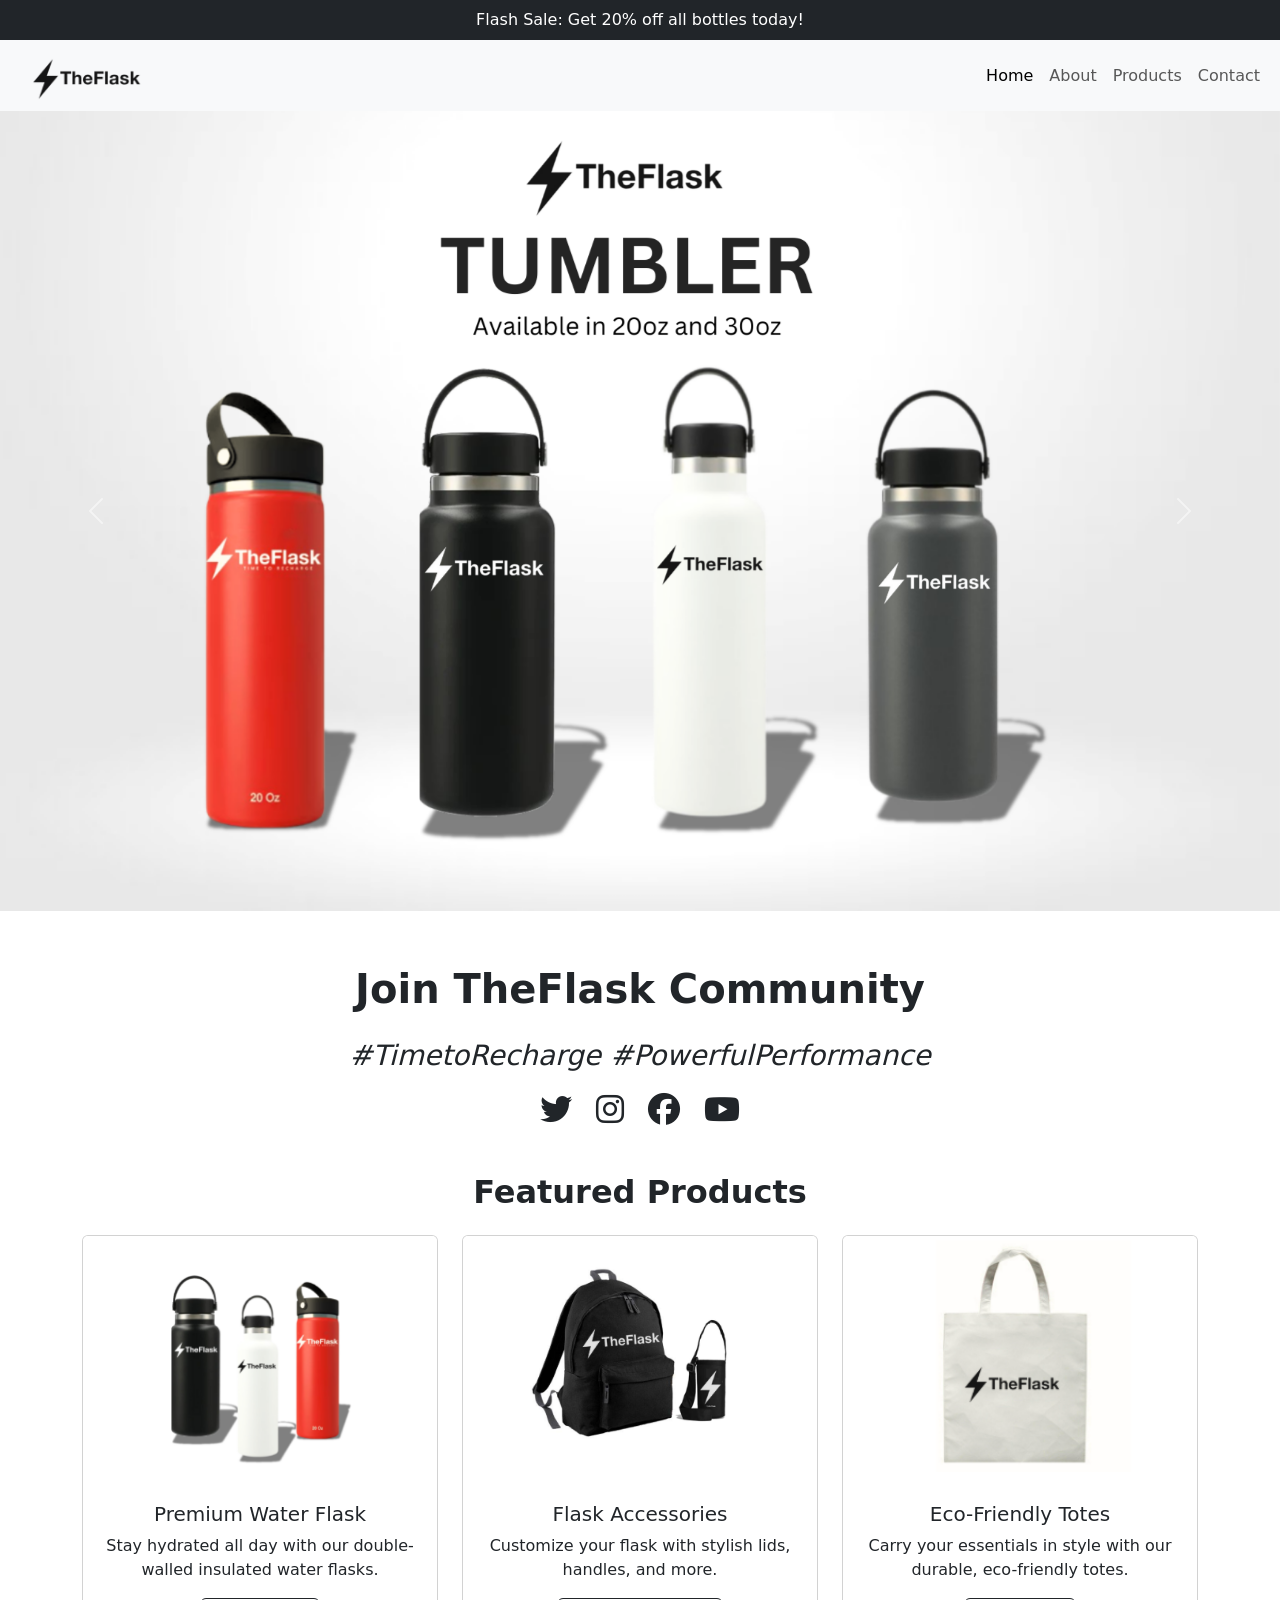
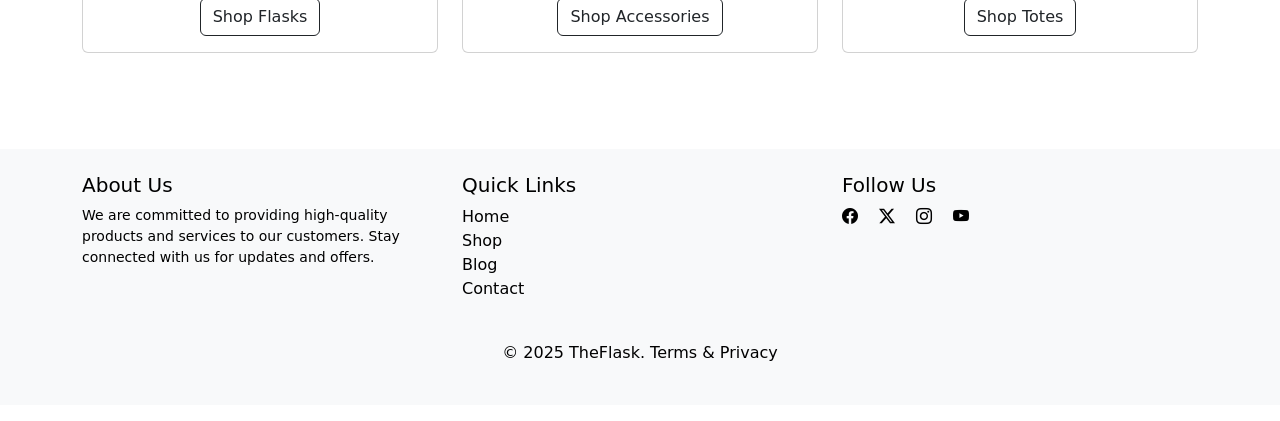
==== bootstrap/index.html @ aeb433bc "Add files via upload" ====
<!doctype html>
<html lang="en">
  <head>
    <meta charset="utf-8">
    <meta name="viewport" content="width=device-width, initial-scale=1">
    <title>Bootstrap demo</title>
    <link rel="stylesheet" href="https://cdnjs.cloudflare.com/ajax/libs/font-awesome/6.4.2/css/all.min.css">
    <link href="https://cdn.jsdelivr.net/npm/bootstrap@5.3.3/dist/css/bootstrap.min.css" rel="stylesheet" integrity="sha384-QWTKZyjpPEjISv5WaRU9OFeRpok6YctnYmDr5pNlyT2bRjXh0JMhjY6hW+ALEwIH" crossorigin="anonymous">
    <style>
      .nav-link:hover, 
      .dropdown-item:hover {
        color: rgb(224, 68, 1) !important; 
      }

        .card-img-top {
    height: 250px;  
    object-fit: cover; 
    width: 100%; /
      }
    </style>
  </head>
  
  <body>
    <div id="notificationCarousel" class="carousel slide carousel-fade bg-dark text-white text-center py-2" data-bs-ride="carousel">
      <div class="carousel-inner">
          <div class="carousel-item active">
              <p class="mb-0"> Flash Sale: Get 20% off all bottles today!</p>
          </div>
          <div class="carousel-item">
              <p class="mb-0">New Arrivals: Check out our Limited Edition Series!</p>
          </div>
          <div class="carousel-item">
              <p class="mb-0">Free Shipping on orders over $50! Order now.</p>
          </div>
      </div>
  </div>
  <nav class="navbar sticky-top navbar-expand-lg bg-body-tertiary">
    <div class="container-fluid">
        <div class="container">
            <a class="navbar-brand" href="#">
              <img src="Capture.PNG" alt="Bootstrap" width="130" height="55">
            </a>
          </div>
      <button class="navbar-toggler" type="button" data-bs-toggle="collapse" data-bs-target="#navbarSupportedContent" aria-controls="navbarSupportedContent" aria-expanded="false" aria-label="Toggle navigation">
        <span class="navbar-toggler-icon"></span>
      </button>
      <div class="collapse navbar-collapse" id="navbarSupportedContent">
        <ul class="navbar-nav me-auto mb-2 mb-lg-0">
          <li class="nav-item">
            <a class="nav-link active" aria-current="page" href="home.html">Home</a>
          </li>
          <li class="nav-item">
            <a class="nav-link icon-link-hover" href="about.html">About</a>
          </li>
          <li class="nav-item">
            <a class="nav-link" href="products.html">Products</a>
          </li>
          <li class="nav-item">
            <a class="nav-link" href="contact.html">Contact</a>
          </li>
      </div>
    </div>
  </nav>

  <div id="carouselExample" class="carousel slide mb-5">
    <div class="carousel-inner">
      <div class="carousel-item active">
        <img src="1.png" class="d-block w-100" style="height: 800px; object-fit: cover;"  alt="tumbler">
      </div>
      <div class="carousel-item">
        <img src="Phoenix Ember.png" class="d-block w-100" style="height: 800px; object-fit: cover;"  alt="mcdonalds">
      </div>
    </div>
    <button class="carousel-control-prev" type="button" data-bs-target="#carouselExample" data-bs-slide="prev">
      <span class="carousel-control-prev-icon" aria-hidden="true"></span>
      <span class="visually-hidden">Previous</span>
    </button>
    <button class="carousel-control-next" type="button" data-bs-target="#carouselExample" data-bs-slide="next">
      <span class="carousel-control-next-icon" aria-hidden="true"></span>
      <span class="visually-hidden">Next</span>
    </button>
  </div>
    <figure class="text-center">
        <p class="fs-1 fw-bold">Join TheFlask Community</p>
        <p class="fs-3 fw-light fst-italic">#TimetoRecharge #PowerfulPerformance</p>

        <div class="d-flex justify-content-center gap-4">
          <i class="fab fa-twitter fa-2x"></i>
          <i class="fab fa-instagram fa-2x"></i>
          <i class="fab fa-facebook fa-2x"></i>
          <i class="fab fa-youtube fa-2x"></i>
      </div>
    </div>
  
      <div class="container py-5">
        <h2 class="text-center fw-bold mb-4">Featured Products</h2>
        <div class="row g-4">

            <div class="col-md-4">
                <div class="card">
                    <img src="feat1.PNG" class="card-img-top" alt="Water Flask">
                    <div class="card-body text-center">
                        <h5 class="card-title">Premium Water Flask</h5>
                        <p class="card-text">Stay hydrated all day with our double-walled insulated water flasks.</p>
                        <a href="#" class="btn btn-outline-dark">Shop Flasks</a>
                    </div>
                </div>
            </div>

            <div class="col-md-4">
                <div class="card">
                    <img src="feat2.PNG" class="card-img-top" alt="Flask Accessories">
                    <div class="card-body text-center">
                        <h5 class="card-title">Flask Accessories</h5>
                        <p class="card-text">Customize your flask with stylish lids, handles, and more.</p>
                        <a href="#" class="btn btn-outline-dark">Shop Accessories</a>
                    </div>
                </div>
            </div>
    
            <div class="col-md-4">
                <div class="card">
                    <img src="feat3.PNG" class="card-img-top" alt="Tote Bags">
                    <div class="card-body text-center">
                        <h5 class="card-title">Eco-Friendly Totes</h5>
                        <p class="card-text">Carry your essentials in style with our durable, eco-friendly totes.</p>
                        <a href="#" class="btn btn-outline-dark">Shop Totes</a>
                    </div>
                </div>
            </div>
        </div>
    </div>
    
              
        <footer class="bg-light text-black py-4 mt-5">
          <div class="container text-center text-md-start">
              <div class="row">
                  <div class="col-md-4">
                      <h5>About Us</h5>
                      <p class="small">We are committed to providing high-quality products and services to our customers. Stay connected with us for updates and offers.</p>
                  </div>
            
                  <div class="col-md-4">
                      <h5>Quick Links</h5>
                      <ul class="list-unstyled">
                          <li><a href="#" class="text-black text-decoration-none">Home</a></li>
                          <li><a href="#" class="text-black  text-decoration-none">Shop</a></li>
                          <li><a href="#" class="text-black  text-decoration-none">Blog</a></li>
                          <li><a href="#" class="text-black  text-decoration-none">Contact</a></li>
                      </ul>
                  </div>
                  
                  <div class="col-md-4">
                      <h5>Follow Us</h5>
                      <a href="#" class="text-black me-3"><i class="bi bi-facebook"></i></a>
                      <a href="#" class="text-black me-3"><i class="bi bi-twitter-x"></i></a>
                      <a href="#" class="text-black me-3"><i class="bi bi-instagram"></i></a>
                      <a href="#" class="text-black me-3"><i class="bi bi-youtube"></i></a>
                  </div>
              </div>
            
              <br>

              <div class="text-center">
                <p>
                  © 2025 TheFlask. Terms & Privacy
                </p>
              </div>
      </footer>
      <!-- Bootstrap Icons -->
      <link rel="stylesheet" href="https://cdn.jsdelivr.net/npm/bootstrap-icons/font/bootstrap-icons.css">
      
    <script src="https://cdn.jsdelivr.net/npm/bootstrap@5.3.3/dist/js/bootstrap.bundle.min.js" integrity="sha384-YvpcrYf0tY3lHB60NNkmXc5s9fDVZLESaAA55NDzOxhy9GkcIdslK1eN7N6jIeHz" crossorigin="anonymous"></script>
  </body>
</html>
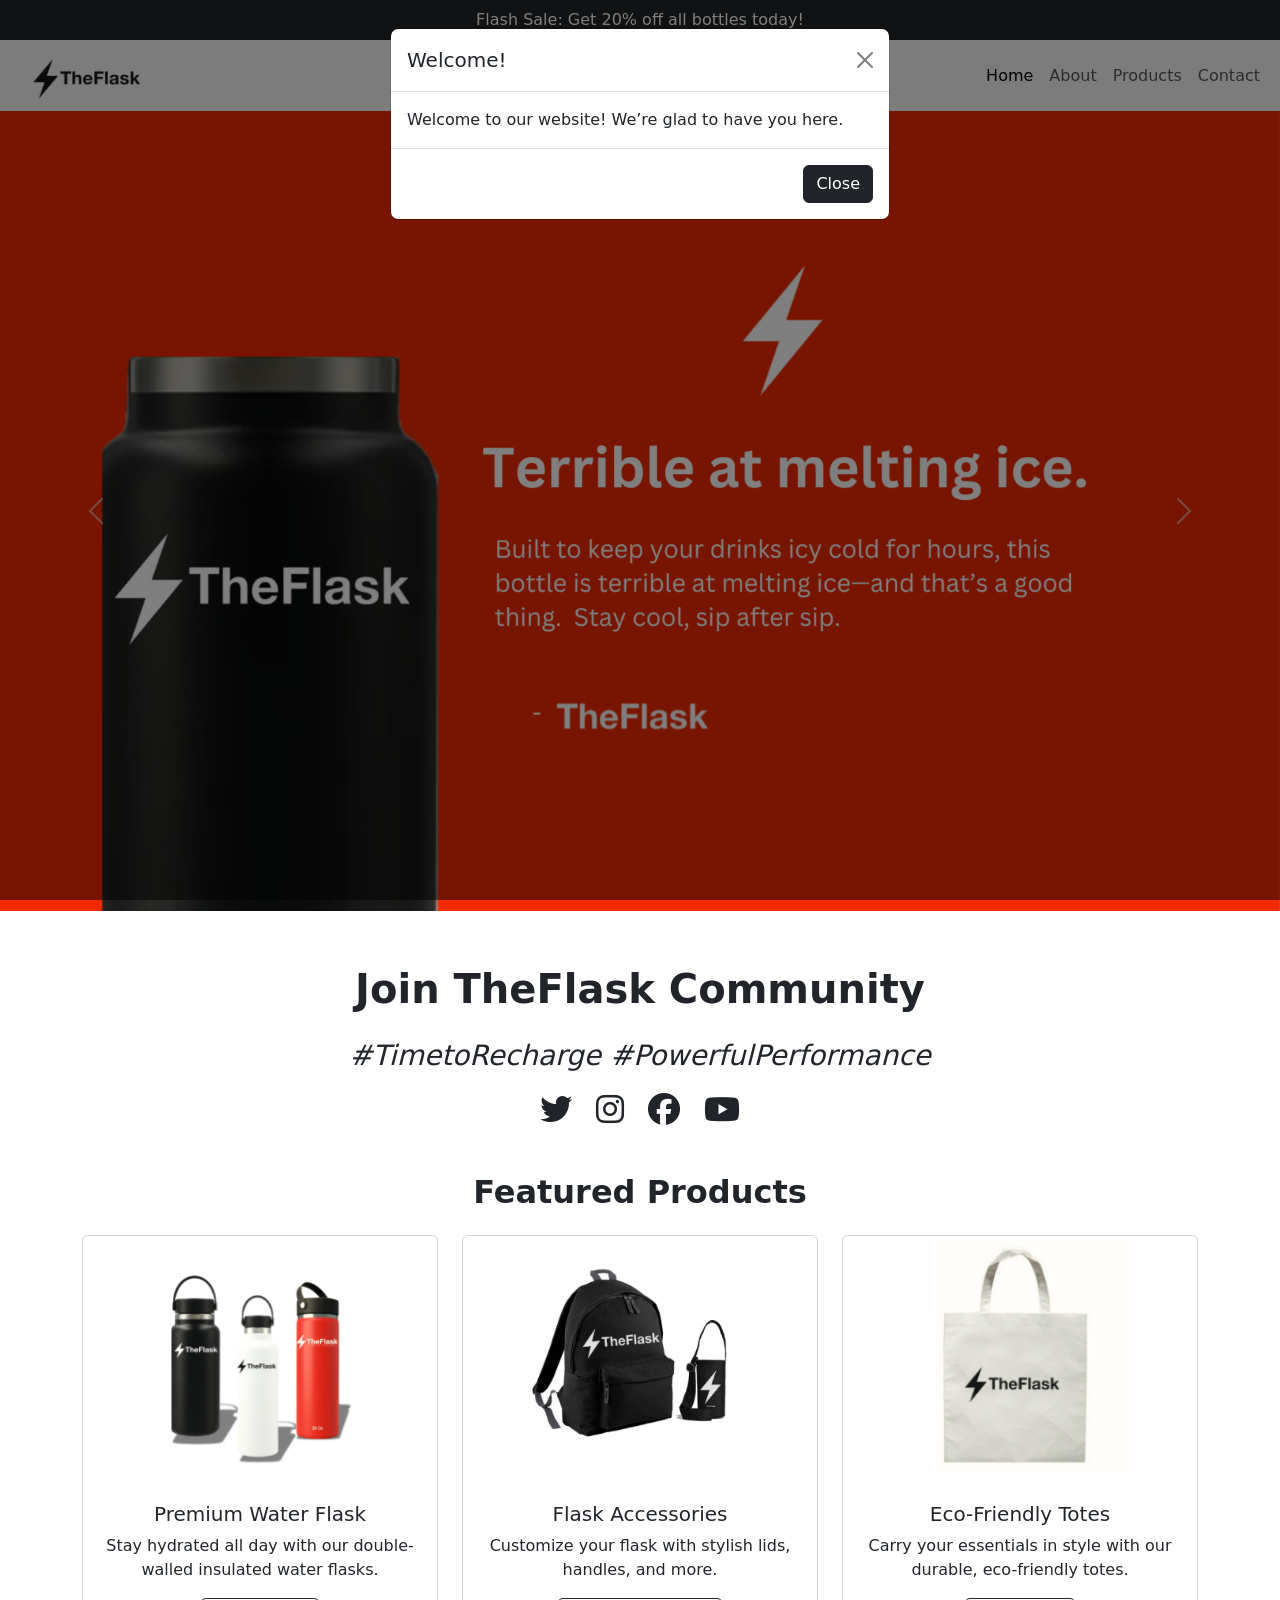
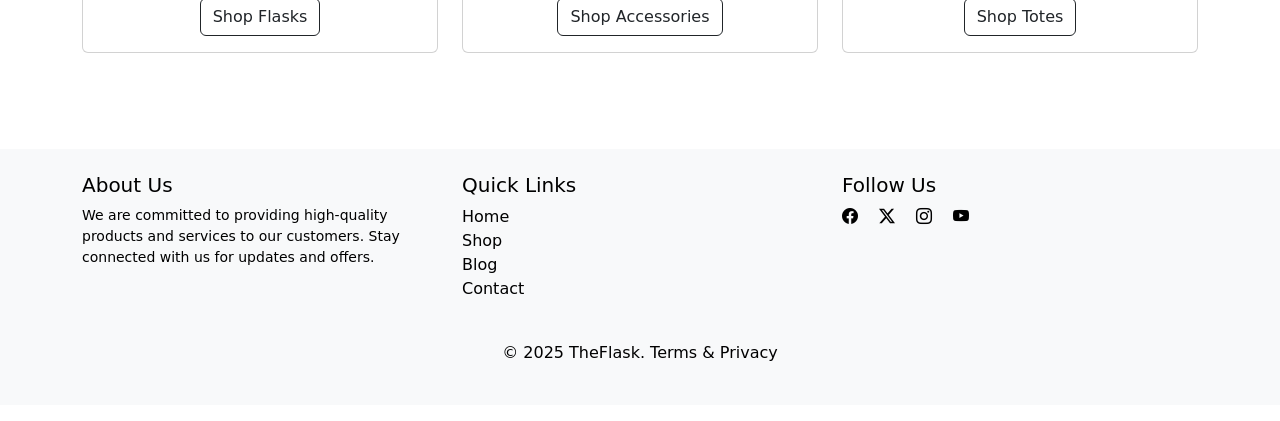
==== commit 59382e7d: "Add files via upload" ====
--- a/bootstrap/index.html
+++ b/bootstrap/index.html
@@ -6,6 +6,7 @@
     <title>Bootstrap demo</title>
     <link rel="stylesheet" href="https://cdnjs.cloudflare.com/ajax/libs/font-awesome/6.4.2/css/all.min.css">
     <link href="https://cdn.jsdelivr.net/npm/bootstrap@5.3.3/dist/css/bootstrap.min.css" rel="stylesheet" integrity="sha384-QWTKZyjpPEjISv5WaRU9OFeRpok6YctnYmDr5pNlyT2bRjXh0JMhjY6hW+ALEwIH" crossorigin="anonymous">
+    <link rel="icon" type="icon" href="icon.PNG">
     <style>
       .nav-link:hover, 
       .dropdown-item:hover {
@@ -21,6 +22,24 @@
   </head>
   
   <body>
+
+    <div class="modal fade" id="myModal" tabindex="-1" aria-labelledby="ModalLabel" aria-hidden="true">
+      <div class="modal-dialog">
+        <div class="modal-content">
+          <div class="modal-header">
+            <h5 class="modal-title" id="ModalLabel">Welcome!</h5>
+            <button type="button" class="btn-close" data-bs-dismiss="modal" aria-label="Close"></button>
+          </div>
+          <div class="modal-body">
+            Welcome to our website! We’re glad to have you here.
+          </div>
+          <div class="modal-footer">
+            <button type="button" class="btn btn-dark" data-bs-dismiss="modal">Close</button>
+          </div>
+        </div>
+      </div>
+    </div>
+    
     <div id="notificationCarousel" class="carousel slide carousel-fade bg-dark text-white text-center py-2" data-bs-ride="carousel">
       <div class="carousel-inner">
           <div class="carousel-item active">
@@ -65,10 +84,10 @@
   <div id="carouselExample" class="carousel slide mb-5">
     <div class="carousel-inner">
       <div class="carousel-item active">
-        <img src="1.png" class="d-block w-100" style="height: 800px; object-fit: cover;"  alt="tumbler">
+        <img src="Phoenix Ember.png" class="d-block w-100" style="height: 800px; object-fit: cover;"  alt="tumbler">
       </div>
       <div class="carousel-item">
-        <img src="Phoenix Ember.png" class="d-block w-100" style="height: 800px; object-fit: cover;"  alt="mcdonalds">
+        <img src="1.png" class="d-block w-100" style="height: 800px; object-fit: cover;"  alt="mcdonalds">
       </div>
     </div>
     <button class="carousel-control-prev" type="button" data-bs-target="#carouselExample" data-bs-slide="prev">
@@ -169,6 +188,12 @@
       </footer>
       <!-- Bootstrap Icons -->
       <link rel="stylesheet" href="https://cdn.jsdelivr.net/npm/bootstrap-icons/font/bootstrap-icons.css">
+      <script>
+        document.addEventListener("DOMContentLoaded", function () {
+          var myModal = new bootstrap.Modal(document.getElementById('myModal'));
+          myModal.show();
+        });
+      </script>
       
     <script src="https://cdn.jsdelivr.net/npm/bootstrap@5.3.3/dist/js/bootstrap.bundle.min.js" integrity="sha384-YvpcrYf0tY3lHB60NNkmXc5s9fDVZLESaAA55NDzOxhy9GkcIdslK1eN7N6jIeHz" crossorigin="anonymous"></script>
   </body>
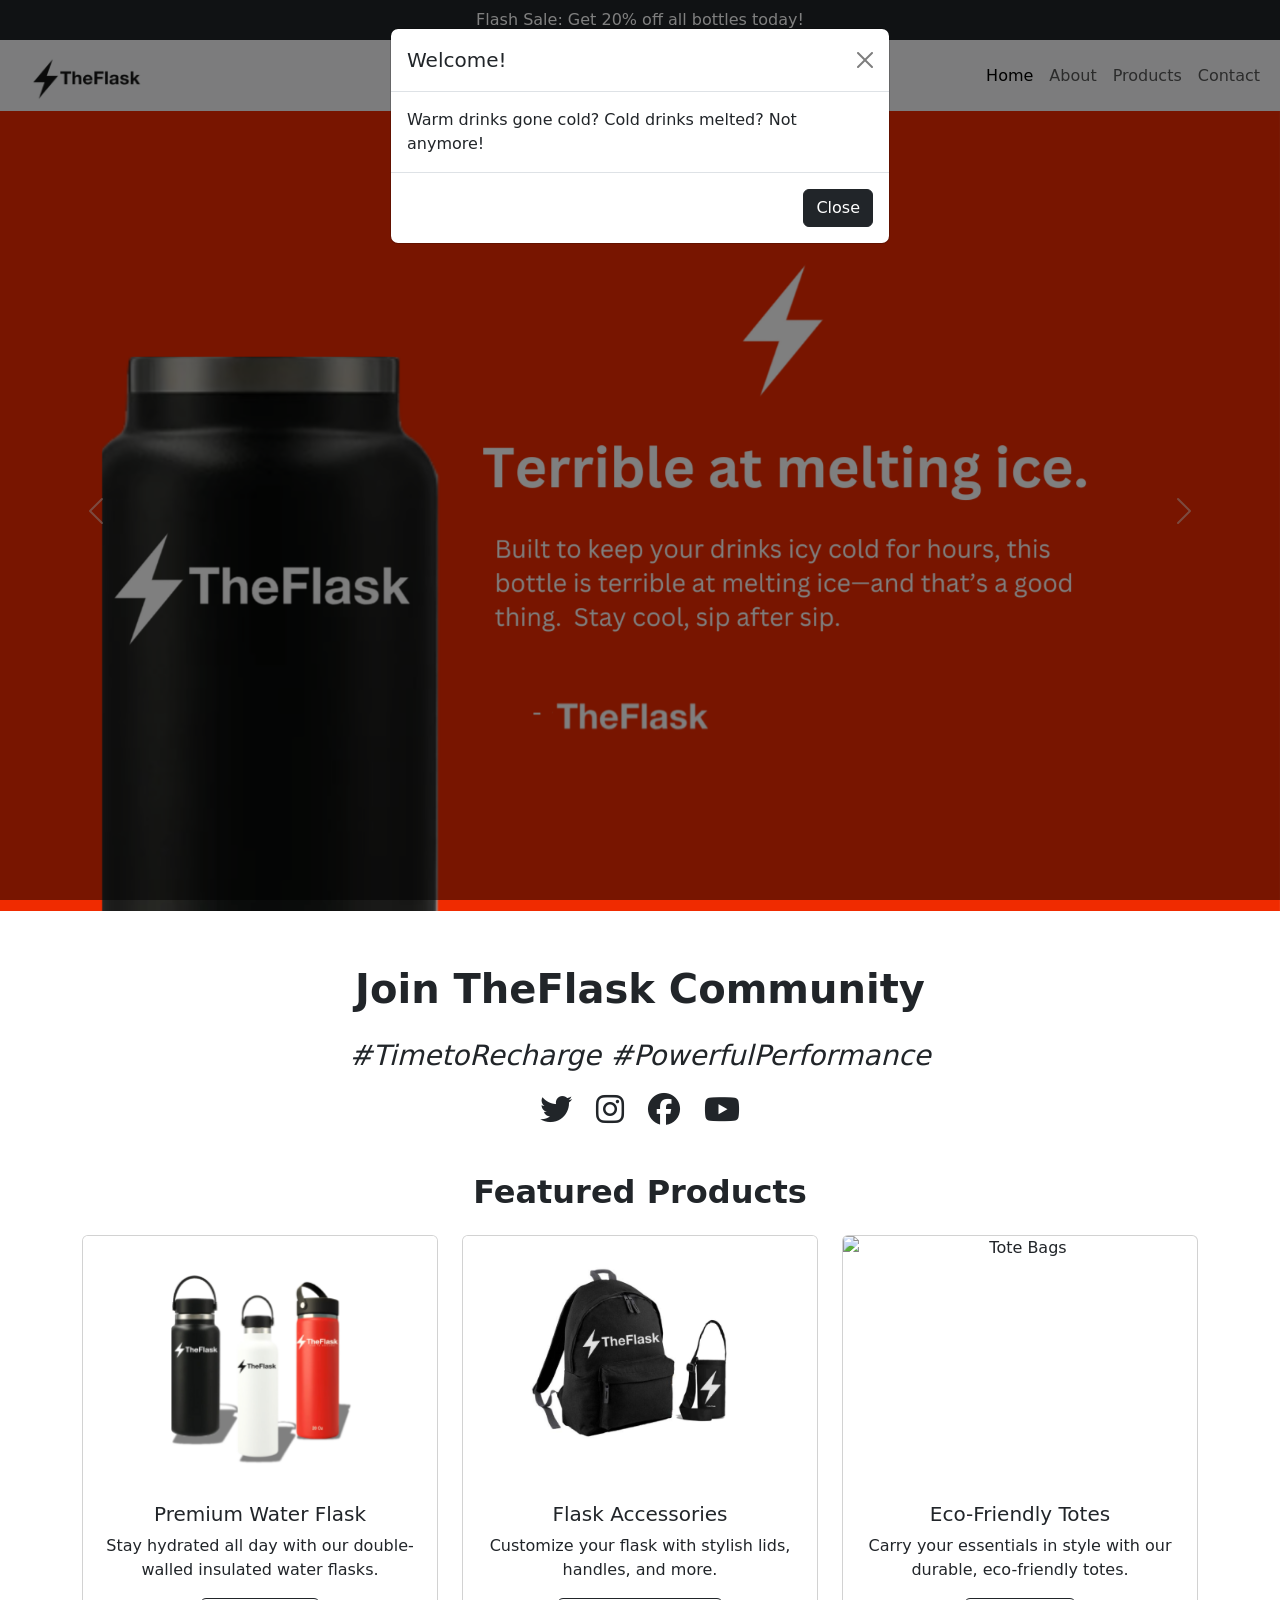
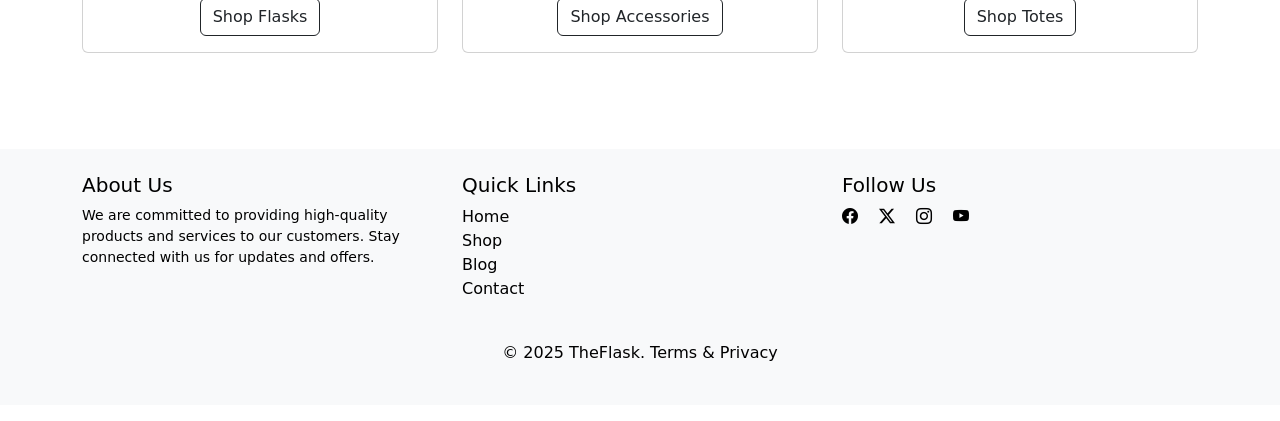
==== commit 44799e3c: "Add files via upload" ====
--- a/bootstrap/index.html
+++ b/bootstrap/index.html
@@ -31,7 +31,7 @@
             <button type="button" class="btn-close" data-bs-dismiss="modal" aria-label="Close"></button>
           </div>
           <div class="modal-body">
-            Welcome to our website! We’re glad to have you here.
+            Warm drinks gone cold? Cold drinks melted? Not anymore!
           </div>
           <div class="modal-footer">
             <button type="button" class="btn btn-dark" data-bs-dismiss="modal">Close</button>
@@ -39,7 +39,7 @@
         </div>
       </div>
     </div>
-    
+
     <div id="notificationCarousel" class="carousel slide carousel-fade bg-dark text-white text-center py-2" data-bs-ride="carousel">
       <div class="carousel-inner">
           <div class="carousel-item active">
@@ -57,7 +57,7 @@
     <div class="container-fluid">
         <div class="container">
             <a class="navbar-brand" href="#">
-              <img src="Capture.PNG" alt="Bootstrap" width="130" height="55">
+              <img src="images/Capture.PNG" alt="Bootstrap" width="130" height="55">
             </a>
           </div>
       <button class="navbar-toggler" type="button" data-bs-toggle="collapse" data-bs-target="#navbarSupportedContent" aria-controls="navbarSupportedContent" aria-expanded="false" aria-label="Toggle navigation">
@@ -84,10 +84,10 @@
   <div id="carouselExample" class="carousel slide mb-5">
     <div class="carousel-inner">
       <div class="carousel-item active">
-        <img src="Phoenix Ember.png" class="d-block w-100" style="height: 800px; object-fit: cover;"  alt="tumbler">
+        <img src="images/Phoenix Ember.png" class="d-block w-100" style="height: 800px; object-fit: cover;"  alt="tumbler">
       </div>
       <div class="carousel-item">
-        <img src="1.png" class="d-block w-100" style="height: 800px; object-fit: cover;"  alt="mcdonalds">
+        <img src="images/1.png" class="d-block w-100" style="height: 800px; object-fit: cover;"  alt="mcdonalds">
       </div>
     </div>
     <button class="carousel-control-prev" type="button" data-bs-target="#carouselExample" data-bs-slide="prev">
@@ -117,7 +117,7 @@
 
             <div class="col-md-4">
                 <div class="card">
-                    <img src="feat1.PNG" class="card-img-top" alt="Water Flask">
+                    <img src="images/feat1.PNG" class="card-img-top" alt="Water Flask">
                     <div class="card-body text-center">
                         <h5 class="card-title">Premium Water Flask</h5>
                         <p class="card-text">Stay hydrated all day with our double-walled insulated water flasks.</p>
@@ -128,7 +128,7 @@
 
             <div class="col-md-4">
                 <div class="card">
-                    <img src="feat2.PNG" class="card-img-top" alt="Flask Accessories">
+                    <img src="images/feat2.PNG" class="card-img-top" alt="Flask Accessories">
                     <div class="card-body text-center">
                         <h5 class="card-title">Flask Accessories</h5>
                         <p class="card-text">Customize your flask with stylish lids, handles, and more.</p>
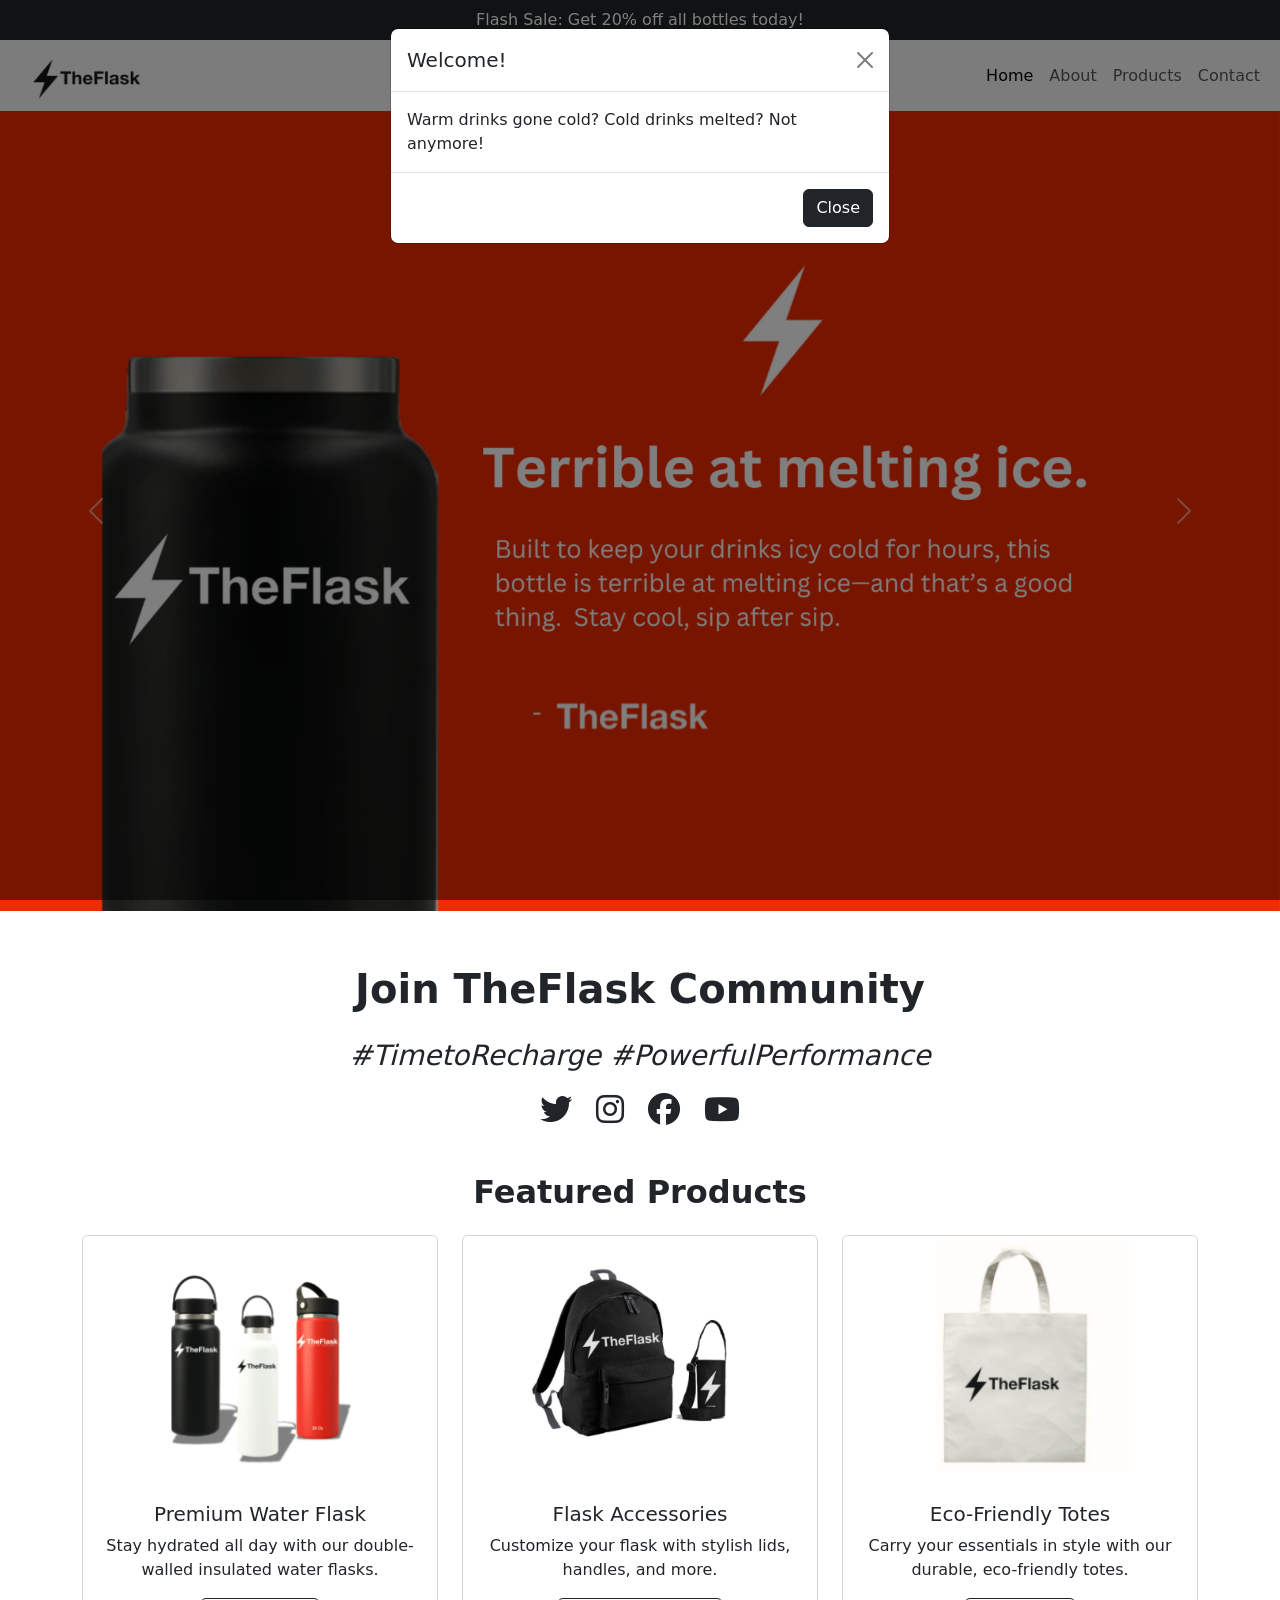
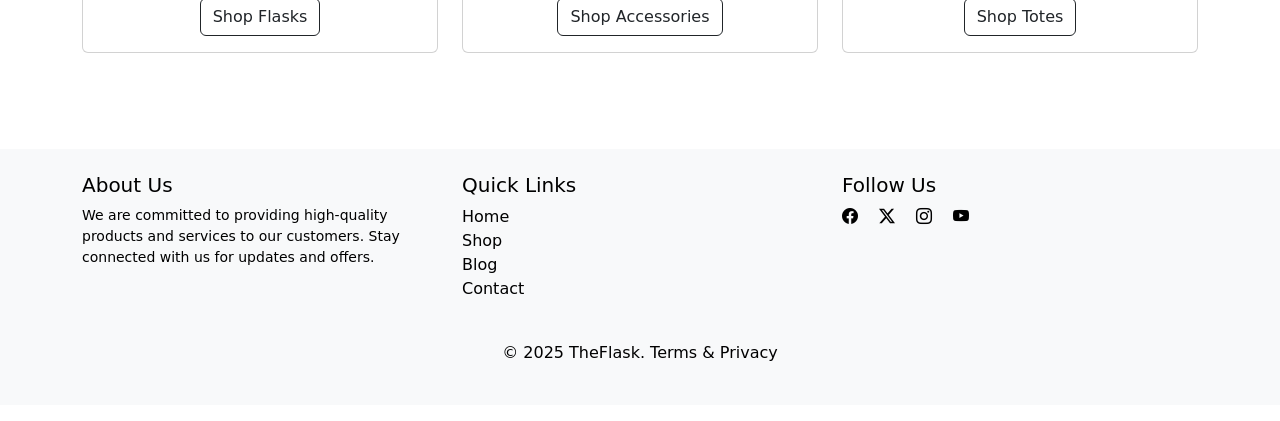
==== commit 7222274f: "Update index.html" ====
--- a/bootstrap/index.html
+++ b/bootstrap/index.html
@@ -6,7 +6,7 @@
     <title>Bootstrap demo</title>
     <link rel="stylesheet" href="https://cdnjs.cloudflare.com/ajax/libs/font-awesome/6.4.2/css/all.min.css">
     <link href="https://cdn.jsdelivr.net/npm/bootstrap@5.3.3/dist/css/bootstrap.min.css" rel="stylesheet" integrity="sha384-QWTKZyjpPEjISv5WaRU9OFeRpok6YctnYmDr5pNlyT2bRjXh0JMhjY6hW+ALEwIH" crossorigin="anonymous">
-    <link rel="icon" type="icon" href="icon.PNG">
+    <link rel="icon" type="icon" href="images/icon.png">
     <style>
       .nav-link:hover, 
       .dropdown-item:hover {
@@ -16,7 +16,7 @@
         .card-img-top {
     height: 250px;  
     object-fit: cover; 
-    width: 100%; /
+    width: 100%; 
       }
     </style>
   </head>
@@ -57,7 +57,7 @@
     <div class="container-fluid">
         <div class="container">
             <a class="navbar-brand" href="#">
-              <img src="images/Capture.PNG" alt="Bootstrap" width="130" height="55">
+              <img src="images/Capture.png" alt="Bootstrap" width="130" height="55">
             </a>
           </div>
       <button class="navbar-toggler" type="button" data-bs-toggle="collapse" data-bs-target="#navbarSupportedContent" aria-controls="navbarSupportedContent" aria-expanded="false" aria-label="Toggle navigation">
@@ -84,7 +84,7 @@
   <div id="carouselExample" class="carousel slide mb-5">
     <div class="carousel-inner">
       <div class="carousel-item active">
-        <img src="images/Phoenix Ember.png" class="d-block w-100" style="height: 800px; object-fit: cover;"  alt="tumbler">
+        <img src="images/phoenix-ember.png" class="d-block w-100" style="height: 800px; object-fit: cover;"  alt="tumbler">
       </div>
       <div class="carousel-item">
         <img src="images/1.png" class="d-block w-100" style="height: 800px; object-fit: cover;"  alt="mcdonalds">
@@ -117,7 +117,7 @@
 
             <div class="col-md-4">
                 <div class="card">
-                    <img src="images/feat1.PNG" class="card-img-top" alt="Water Flask">
+                    <img src="images/feat1.png" class="card-img-top" alt="Water Flask">
                     <div class="card-body text-center">
                         <h5 class="card-title">Premium Water Flask</h5>
                         <p class="card-text">Stay hydrated all day with our double-walled insulated water flasks.</p>
@@ -128,7 +128,7 @@
 
             <div class="col-md-4">
                 <div class="card">
-                    <img src="images/feat2.PNG" class="card-img-top" alt="Flask Accessories">
+                    <img src="images/feat2.png" class="card-img-top" alt="Flask Accessories">
                     <div class="card-body text-center">
                         <h5 class="card-title">Flask Accessories</h5>
                         <p class="card-text">Customize your flask with stylish lids, handles, and more.</p>
@@ -139,7 +139,7 @@
     
             <div class="col-md-4">
                 <div class="card">
-                    <img src="feat3.PNG" class="card-img-top" alt="Tote Bags">
+                    <img src="images/feat3.png" class="card-img-top" alt="Tote Bags">
                     <div class="card-body text-center">
                         <h5 class="card-title">Eco-Friendly Totes</h5>
                         <p class="card-text">Carry your essentials in style with our durable, eco-friendly totes.</p>
@@ -197,4 +197,4 @@
       
     <script src="https://cdn.jsdelivr.net/npm/bootstrap@5.3.3/dist/js/bootstrap.bundle.min.js" integrity="sha384-YvpcrYf0tY3lHB60NNkmXc5s9fDVZLESaAA55NDzOxhy9GkcIdslK1eN7N6jIeHz" crossorigin="anonymous"></script>
   </body>
-</html>+</html>
